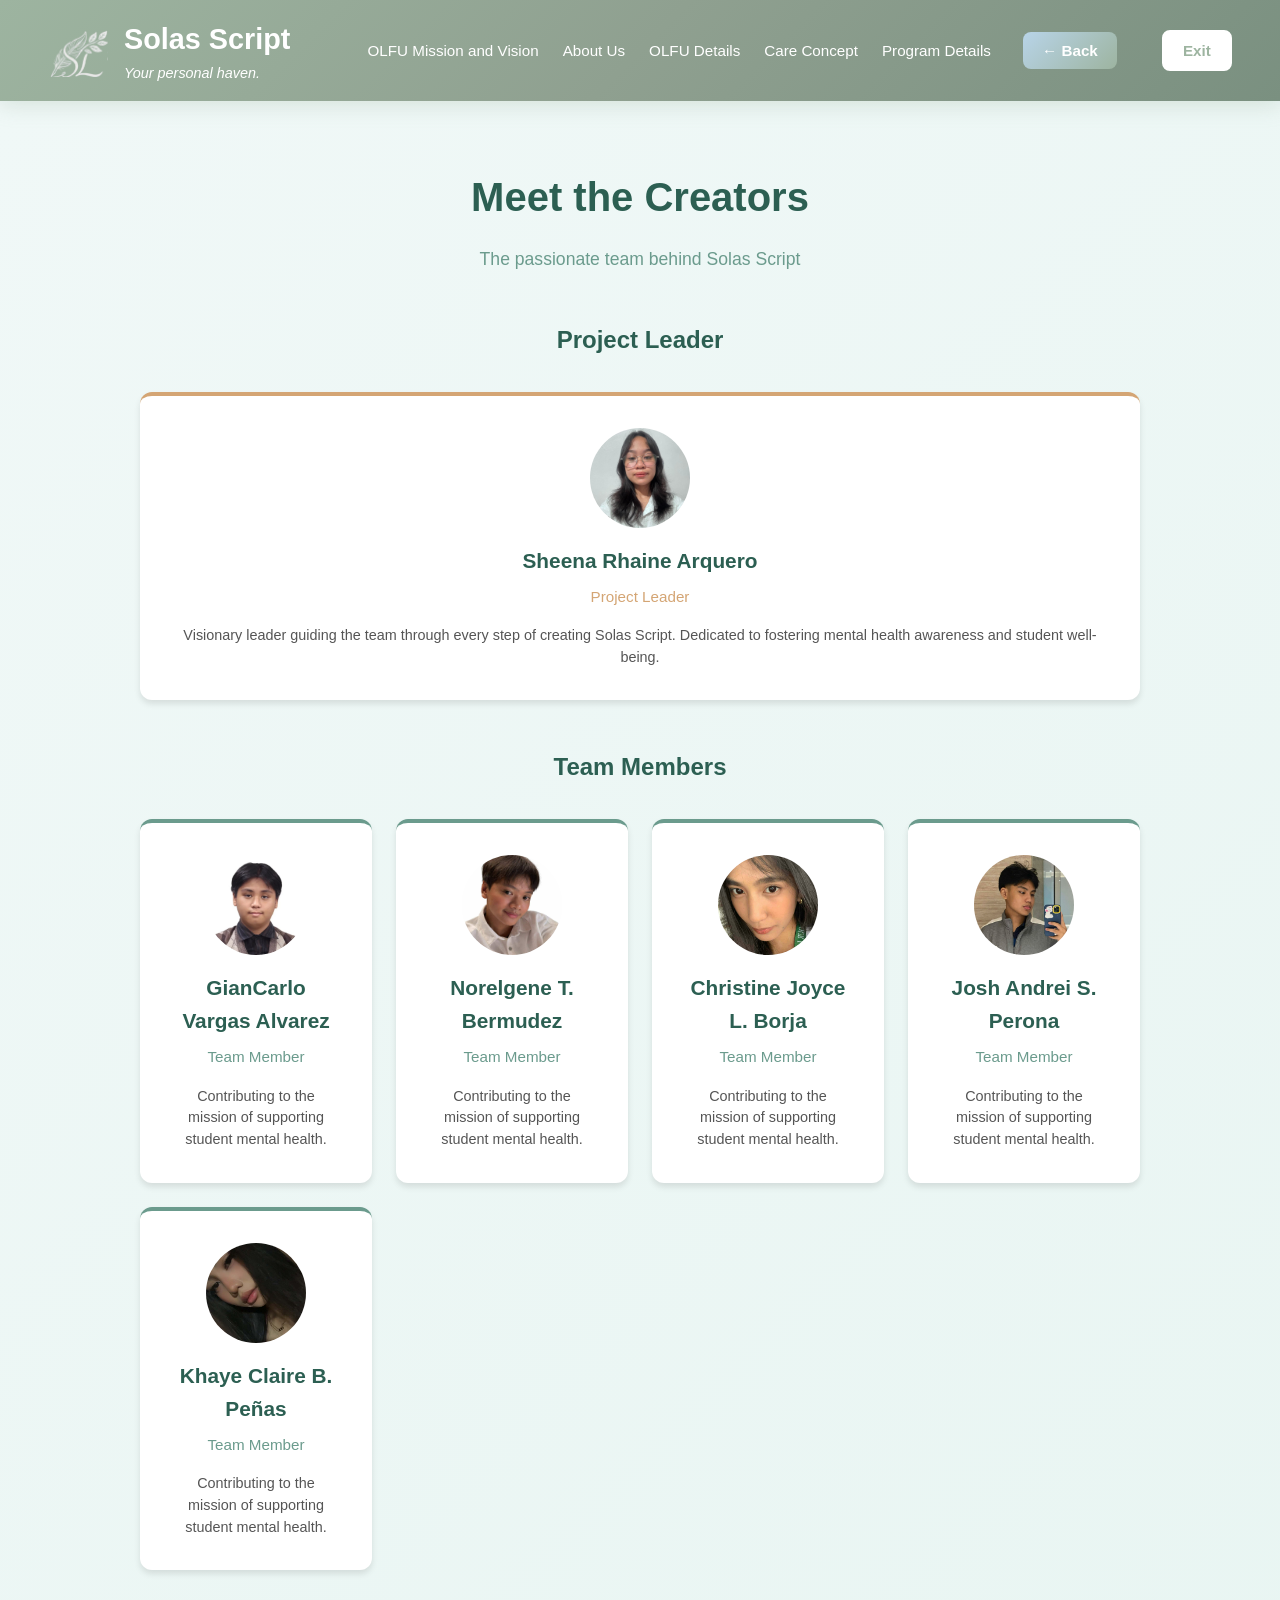
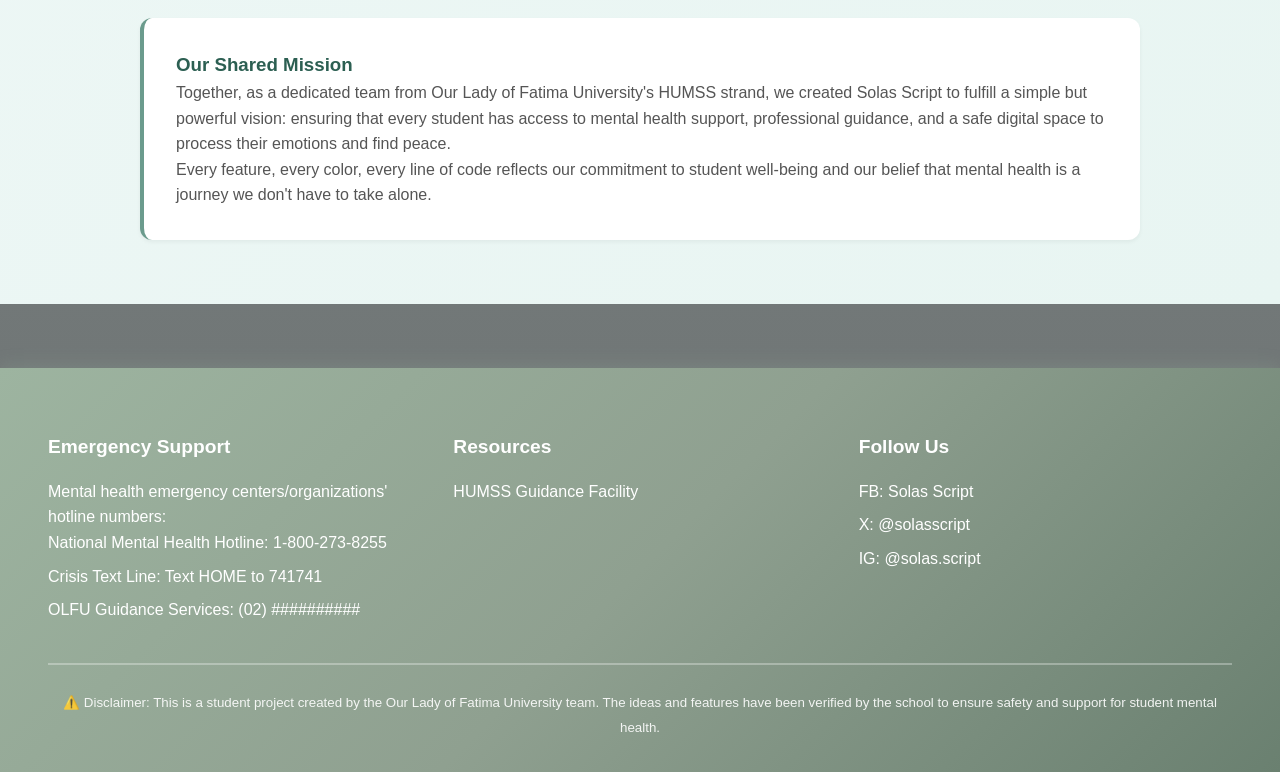
==== creators.html @ 7640d5c1 "Add files via upload" ====
<!DOCTYPE html>
<html lang="en">
<head>
    <meta charset="UTF-8">
    <meta name="viewport" content="width=device-width, initial-scale=1.0">
    <title>Creators - Solas Script</title>
    <link rel="stylesheet" href="styles.css">
    <link rel="icon" type="image/x-icon" href="logo.png">
    <style>
        .creators-section {
            padding: 4rem 2rem;
            background: linear-gradient(135deg, #f0f8f7 0%, #e8f5f2 100%);
        }

        .creators-container {
            max-width: 1000px;
            margin: 0 auto;
        }

        .creators-title {
            text-align: center;
            font-size: 2.5rem;
            color: #2c5f52;
            margin-bottom: 1rem;
        }

        .creators-subtitle {
            text-align: center;
            color: #6b9b8d;
            margin-bottom: 3rem;
            font-size: 1.1rem;
        }

        .team-grid {
            display: grid;
            grid-template-columns: repeat(auto-fit, minmax(250px, 1fr));
            gap: 2rem;
            margin-bottom: 3rem;
        }

        .creator-card {
            background: white;
            border-radius: 12px;
            padding: 2rem;
            text-align: center;
            box-shadow: 0 4px 6px rgba(0, 0, 0, 0.1);
            transition: transform 0.3s ease, box-shadow 0.3s ease;
            border-top: 4px solid #6b9b8d;
        }

        .creator-card:hover {
            transform: translateY(-5px);
            box-shadow: 0 8px 12px rgba(0, 0, 0, 0.15);
        }

        .creator-card.leader {
            border-top: 4px solid #d4a574;
            grid-column: span 1;
        }

        .creator-avatar {
            width: 100px;
            height: 100px;
            border-radius: 50%;
            background: linear-gradient(135deg, #6b9b8d, #9db4a0);
            margin: 0 auto 1rem;
            display: flex;
            align-items: center;
            justify-content: center;
            font-size: 2.5rem;
            color: white;
        }

        .creator-card.leader .creator-avatar {
            background: linear-gradient(135deg, #d4a574, #e6c9a0);
        }

        .creator-name {
            font-size: 1.3rem;
            color: #2c5f52;
            margin: 1rem 0 0.5rem;
            font-weight: 600;
        }

        .creator-role {
            color: #6b9b8d;
            font-size: 0.95rem;
            margin-bottom: 1rem;
            font-weight: 500;
        }

        .creator-card.leader .creator-role {
            color: #d4a574;
        }

        .creator-description {
            color: #555;
            font-size: 0.9rem;
            line-height: 1.5;
        }

        .leader-section {
            margin-bottom: 3rem;
        }

        .leader-title {
            text-align: center;
            font-size: 1.5rem;
            color: #2c5f52;
            margin-bottom: 2rem;
            font-weight: 600;
        }

        .members-title {
            text-align: center;
            font-size: 1.5rem;
            color: #2c5f52;
            margin-bottom: 2rem;
            margin-top: 3rem;
            font-weight: 600;
        }

        .members-grid {
            display: grid;
            grid-template-columns: repeat(auto-fit, minmax(200px, 1fr));
            gap: 1.5rem;
        }

        .mission-statement {
            background: white;
            padding: 2rem;
            border-radius: 12px;
            border-left: 4px solid #6b9b8d;
            margin-top: 3rem;
            box-shadow: 0 2px 4px rgba(0, 0, 0, 0.05);
        }

        .mission-statement h3 {
            color: #2c5f52;
            margin-top: 0;
        }

        .mission-statement p {
            color: #555;
            line-height: 1.6;
        }
    </style>
</head>
<body>
    <header class="header">
        <div class="header-left">
            <img src="logo.png" alt="Solas Script Logo" class="logo">
            <div class="header-text">
                <h1 class="site-name">Solas Script</h1>
                <p class="tagline">Your personal haven.</p>
            </div>
        </div>
        <nav class="header-right">
            <ul class="nav-menu">
                <li><a href="index.html#mission">OLFU Mission and Vision</a></li>
                <li><a href="index.html#about">About Us</a></li>
                <li><a href="olfu-details.html">OLFU Details</a></li>
                <li><a href="care-concept.html">Care Concept</a></li>
                <li><a href="program-details.html">Program Details</a></li>
            </ul>
            <button class="back-btn" onclick="window.location.href='index.html'">← Back</button>
            <button class="quick-exit">Exit</button>
        </nav>
    </header>

    <section class="creators-section">
        <div class="creators-container">
            <h1 class="creators-title">Meet the Creators</h1>
            <p class="creators-subtitle">The passionate team behind Solas Script</p>

            <div class="leader-section">
                <h2 class="leader-title">Project Leader</h2>
                <div class="team-grid" style="grid-template-columns: 1fr;">
                    <div class="creator-card leader">
                        <img src="leader.jpg" alt="Sheena Rhaine Arquero" class="creator-avatar" style="border-radius: 50%; object-fit: cover;">
                        <h3 class="creator-name">Sheena Rhaine Arquero</h3>
                        <p class="creator-role">Project Leader</p>
                        <p class="creator-description">Visionary leader guiding the team through every step of creating Solas Script. Dedicated to fostering mental health awareness and student well-being.</p>
                    </div>
                </div>
            </div>

            <div>
                <h2 class="members-title">Team Members</h2>
                <div class="members-grid">
                    <div class="creator-card">
                      <img src="mem1.jpg" alt="Gian Carlo Vargas Alvarez" class="creator-avatar" style="border-radius: 50%; object-fit: cover;">
                        <h3 class="creator-name">GianCarlo Vargas Alvarez</h3>
                        <p class="creator-role">Team Member</p>
                        <p class="creator-description">Contributing to the mission of supporting student mental health.</p>
                    </div>

                    <div class="creator-card">
                      <img src="mem2.jpg" alt="Norelgene T. Bermudez" class="creator-avatar" style="border-radius: 50%; object-fit: cover;">
                        <h3 class="creator-name">Norelgene T. Bermudez</h3>
                        <p class="creator-role">Team Member</p>
                        <p class="creator-description">Contributing to the mission of supporting student mental health.</p>
                    </div>

                    <div class="creator-card">
                     <img src="mem3.jpg" alt="Christine Joyce L. Borja" class="creator-avatar" style="border-radius: 50%; object-fit: cover;">
                        <h3 class="creator-name">Christine Joyce L. Borja</h3>
                        <p class="creator-role">Team Member</p>
                        <p class="creator-description">Contributing to the mission of supporting student mental health.</p>
                    </div>

                    <div class="creator-card">
                      <img src="mem4.jpg" alt=" Josh Andrei S. Perona" class="creator-avatar" style="border-radius: 50%; object-fit: cover;">
                        <h3 class="creator-name"> Josh Andrei S. Perona</h3>
                        <p class="creator-role">Team Member</p>
                        <p class="creator-description">Contributing to the mission of supporting student mental health.</p>
                    </div>

                    <div class="creator-card">
                      <img src="mem5.jpg" alt="Khaye Claire B. Peñas" class="creator-avatar" style="border-radius: 50%; object-fit: cover;">
                        <h3 class="creator-name">Khaye Claire B. Peñas</h3>
                        <p class="creator-role">Team Member</p>
                        <p class="creator-description">Contributing to the mission of supporting student mental health.</p>
                    </div>
                </div>
            </div>

            <div class="mission-statement">
                <h3>Our Shared Mission</h3>
                <p>Together, as a dedicated team from Our Lady of Fatima University's HUMSS strand, we created Solas Script to fulfill a simple but powerful vision: ensuring that every student has access to mental health support, professional guidance, and a safe digital space to process their emotions and find peace.</p>
                <p>Every feature, every color, every line of code reflects our commitment to student well-being and our belief that mental health is a journey we don't have to take alone.</p>
            </div>
        </div>
    </section>

    <button id="back-to-top" class="back-to-top" onclick="scrollToTop()">↑ Back to Top</button>

    <footer class="footer">
        <div class="footer-content">
            <div class="footer-section">
                <h4>Emergency Support</h4>
                <p>Mental health emergency centers/organizations' hotline numbers:</p>
                <ul class="hotline-list">
                    <li>National Mental Health Hotline: 1-800-273-8255</li>
                    <li>Crisis Text Line: Text HOME to 741741</li>
                    <li>OLFU Guidance Services: (02) ##########</li>
                </ul>
            </div>

            <div class="footer-section">
                <h4>Resources</h4>
                <ul>
                    <li><a href="olfu-qc-details.html">HUMSS Guidance Facility</a></li>
                </ul>
            </div>

            <div class="footer-section">
                <h4>Follow Us</h4>
                <ul>
                    <li><a href="https://www.facebook.com/share/1GJotcQ1Td/?mibextid=wwXIfr" target="_blank">FB: Solas Script</a></li>
                    <li><a href="https://x.com/solasscript?s=21" target="_blank">X: @solasscript</a></li>
                    <li><a href="https://www.instagram.com/solas.script?igsh=ZGRmd3ozZXE1dA%3D%3D&utm_source=qr" target="_blank">IG: @solas.script</a></li>
                </ul>
            </div>
        </div>

        <div class="footer-disclaimer">
            <p><small>⚠️ Disclaimer: This is a student project created by the Our Lady of Fatima University team. The ideas and features have been verified by the school to ensure safety and support for student mental health.</small></p>
        </div>
    </footer>

    <script src="script.js"></script>
</body>
</html>
---- styles.css ----
* {
    margin: 0;
    padding: 0;
    box-sizing: border-box;
}

:root {
    --sage-green: #9db4a0;
    --soft-blue: #b8d4e8;
    --white: #ffffff;
    --light-gray: #f5f5f5;
    --dark-text: #333333;
    --light-green: #e8f0e8;
    --light-blue: #e8f0ff;
}

body {
    font-family: 'Arial', 'Calibri', sans-serif;
    background: linear-gradient(180deg, #9db4a0 0%, #8fa090 30%, #7a8080 60%, #6a7070 100%);
    color: var(--dark-text);
    line-height: 1.6;
    min-height: 100vh;
}
 
@keyframes bgFadeIn1 {
    0% { opacity: 0; }
    20% { opacity: 0; }
    25% { opacity: 1; }
    45% { opacity: 1; }
    50% { opacity: 0; }
    100% { opacity: 0; }
}

@keyframes bgFadeIn2 {
    0% { opacity: 0; }
    5% { opacity: 1; }
    20% { opacity: 1; }
    25% { opacity: 0; }
    100% { opacity: 0; }
}

@keyframes bgFadeIn3 {
    0% { opacity: 0; }
    45% { opacity: 0; }
    50% { opacity: 1; }
    70% { opacity: 1; }
    75% { opacity: 0; }
    100% { opacity: 0; }
}

@keyframes bgFadeIn4 {
    0% { opacity: 0; }
    70% { opacity: 0; }
    75% { opacity: 1; }
    95% { opacity: 1; }
    100% { opacity: 0; }
}

 
.header {
    background: linear-gradient(135deg, var(--sage-green) 0%, #8fa090 50%, #7a9080 100%);
    padding: 1rem 3rem;
    display: flex;
    justify-content: space-between;
    align-items: center;
    box-shadow: 0 4px 20px rgba(157, 180, 160, 0.3);
    position: sticky;
    top: 0;
    z-index: 100;
}

.header-left {
    display: flex;
    align-items: center;
    gap: 1rem;
}

.logo {
    width: 60px;
    height: 60px;
    object-fit: contain;
}

.header-text h1 {
    font-size: 1.8rem;
    color: var(--white);
    font-weight: 600;
}

.header-text .tagline {
    font-style: italic;
    color: var(--white);
    font-size: 0.9rem;
}

.header-right {
    display: flex;
    align-items: center;
    gap: 2rem;
}

.nav-menu {
    display: flex;
    list-style: none;
    gap: 1.5rem;
}

.nav-menu a {
    text-decoration: none;
    color: var(--white);
    font-size: 0.95rem;
    font-weight: 500;
    transition: all 0.3s ease;
    padding: 0.5rem 0;
    border-bottom: 2px solid transparent;
}

.nav-menu a:hover {
    color: #ffffcc;
    border-bottom-color: #ffffcc;
    text-shadow: 0 0 5px rgba(255, 255, 255, 0.3);
}

.nav-menu a.active {
    color: #ffffcc;
    border-bottom-color: #ffffcc;
    text-shadow: 0 0 5px rgba(255, 255, 255, 0.3);
}

.quick-exit {
    background: var(--white);
    border: 2px solid var(--white);
    padding: 0.6rem 1.2rem;
    border-radius: 8px;
    cursor: pointer;
    font-weight: 600;
    transition: all 0.3s ease;
    color: var(--sage-green);
    font-size: 0.95rem;
}

.quick-exit:hover {
    background: #ffffcc;
    color: var(--sage-green);
    box-shadow: 0 4px 12px rgba(0, 0, 0, 0.2);
    transform: translateY(-2px);
}

.back-btn {
    background: linear-gradient(135deg, var(--soft-blue), #9db4a0);
    border: none;
    padding: 0.6rem 1.2rem;
    border-radius: 8px;
    cursor: pointer;
    font-weight: 600;
    transition: all 0.3s ease;
    color: white;
    font-size: 0.95rem;
    margin-right: 0.8rem;
}

.back-btn:hover {
    background: linear-gradient(135deg, #a8c5e0, #8fa090);
    box-shadow: 0 4px 12px rgba(157, 180, 160, 0.3);
    transform: translateY(-2px);
}

.back-btn:active {
    transform: translateY(0);
}

 
.hero {
    position: relative;
    height: 600px;
    display: flex;
    align-items: center;
    justify-content: center;
    overflow: hidden;
    margin-bottom: 0;
}

.hero::before {
    content: '';
    position: absolute;
    top: 0;
    left: 0;
    right: 0;
    bottom: 0;
    background-image: url('bg1.png');
    background-size: cover;
    background-position: center;
    background-attachment: fixed;
    animation: bgFadeIn1 20s ease-in-out infinite;
    z-index: 0;
}

.hero::after {
    content: '';
    position: absolute;
    top: 0;
    left: 0;
    right: 0;
    bottom: 0;
    background-image: url('bg.jpg');
    background-size: cover;
    background-position: center;
    background-attachment: fixed;
    animation: bgFadeIn2 20s ease-in-out infinite;
    z-index: 0;
}

.hero-overlay {
    position: absolute;
    top: 0;
    left: 0;
    right: 0;
    bottom: 0;
    z-index: 1;
}

.hero-overlay::before {
    content: '';
    position: absolute;
    top: 0;
    left: 0;
    right: 0;
    bottom: 0;
    background-image: url('bg3.png');
    background-size: cover;
    background-position: center;
    background-attachment: fixed;
    animation: bgFadeIn3 20s ease-in-out infinite;
    z-index: 0;
}

.hero-overlay::after {
    content: '';
    position: absolute;
    top: 0;
    left: 0;
    right: 0;
    bottom: 0;
    background-image: url('bg4.jpg');
    background-size: cover;
    background-position: center;
    background-attachment: fixed;
    animation: bgFadeIn4 20s ease-in-out infinite;
    z-index: 0;
}

.hero-overlay-gradient {
    position: absolute;
    top: 0;
    left: 0;
    right: 0;
    bottom: 0;
    background: linear-gradient(135deg, rgba(0, 0, 0, 0.4), rgba(157, 180, 160, 0.3));
    z-index: 2;
}

.hero-content {
    position: relative;
    z-index: 3;
    width: 100%;
    max-width: 1200px;
    padding: 0 2rem;
    display: grid;
    grid-template-columns: 1fr 1fr;
    gap: 3rem;
    align-items: flex-end;
    padding-bottom: 2rem;
}

.hero-text-container {
    display: flex;
    flex-direction: column;
    justify-content: center;
}

.hero-title {
    font-size: 3.5rem;
    color: var(--white);
    margin-bottom: 1rem;
    font-weight: 700;
    text-shadow: 2px 2px 8px rgba(0, 0, 0, 0.5);
    line-height: 1.2;
}

.hero-subtitle {
    font-size: 1.3rem;
    color: var(--white);
    margin-bottom: 1.5rem;
    font-style: italic;
    text-shadow: 1px 1px 4px rgba(0, 0, 0, 0.5);
}

.hero-instruction {
    font-size: 1.1rem;
    color: var(--white);
    margin-bottom: 2rem;
    text-shadow: 1px 1px 4px rgba(0, 0, 0, 0.5);
}

.hero-cta {
    background: linear-gradient(135deg, var(--sage-green), #8fa090);
    color: var(--white);
    border: none;
    padding: 1rem 2.5rem;
    border-radius: 50px;
    font-size: 1.1rem;
    font-weight: 700;
    cursor: pointer;
    transition: all 0.3s ease;
    width: fit-content;
    box-shadow: 0 6px 20px rgba(157, 180, 160, 0.3);
}

.hero-cta:hover {
    transform: translateY(-3px);
    box-shadow: 0 8px 25px rgba(157, 180, 160, 0.5);
}
 
.mood-tracker-hero {
    background: linear-gradient(135deg, #5a7a6a, #4a6a5a);
    padding: 2.5rem;
    border-radius: 15px;
    border: 2px solid var(--sage-green);
    box-shadow: 0 10px 40px rgba(157, 180, 160, 0.25);
    display: flex;
    flex-direction: column;
    gap: 1.5rem;
    margin-left: auto;
    max-width: 400px;
}

.mood-tracker-hero .mood-label {
    font-weight: 700;
    margin: 0;
    color: var(--white);
    font-size: 1.2rem;
    text-align: center;
}

.mood-tracker-hero .mood-options {
    display: flex;
    flex-direction: column;
    gap: 1rem;
}

.mood-tracker-hero .mood-btn {
    background: linear-gradient(135deg, var(--light-green), var(--light-blue));
    border: 2px solid var(--white);
    padding: 0.9rem 1.5rem;
    border-radius: 8px;
    font-size: 1rem;
    cursor: pointer;
    transition: all 0.3s ease;
    font-weight: 600;
    width: 100%;
    text-align: left;
    color: #333;
}

.mood-tracker-hero .mood-btn:hover {
    background: linear-gradient(135deg, var(--sage-green), var(--soft-blue));
    color: var(--white);
    transform: translateX(5px);
    box-shadow: 0 4px 10px rgba(157, 180, 160, 0.3);
}

 
.main-content {
    max-width: 1200px;
    margin: 3rem auto;
    padding: 0 2rem;
}
 
.mission-section {
    background: var(--white);
    border-top: 5px solid var(--sage-green);
    border-radius: 8px;
    padding: 3rem;
    margin-bottom: 3rem;
    box-shadow: 0 6px 20px rgba(157, 180, 160, 0.25);
}

.mission-section h2 {
    text-align: center;
    color: var(--sage-green);
    font-size: 2rem;
    margin-bottom: 2rem;
}

.mission-container h3 {
    color: var(--sage-green);
    font-size: 1.3rem;
    margin-top: 2rem;
    margin-bottom: 1rem;
}

.mission-content {
    display: grid;
    grid-template-columns: repeat(auto-fit, minmax(350px, 1fr));
    gap: 2rem;
    margin-bottom: 2rem;
}

.mission-box {
    background: linear-gradient(135deg, var(--light-green), var(--light-blue));
    padding: 2rem;
    border-radius: 8px;
    border-left: 5px solid var(--sage-green);
    box-shadow: 0 4px 15px rgba(0, 0, 0, 0.08);
    transition: all 0.3s ease;
}

.mission-box:hover {
    transform: translateY(-5px);
    box-shadow: 0 8px 25px rgba(157, 180, 160, 0.2);
}

.mission-box h3 {
    color: var(--sage-green);
    margin-top: 0;
}

.mission-box p {
    color: var(--dark-text);
    line-height: 1.8;
    margin: 0;
}

 
.values-section {
    margin: 2rem 0;
}

.values-subtitle,
.attributes-subtitle {
    text-align: center;
    font-size: 2rem;
    font-weight: 700;
    color: var(--sage-green);
    letter-spacing: 3px;
    margin: 0.5rem 0 1.5rem 0;
}

.values-grid {
    display: grid;
    grid-template-columns: repeat(4, 1fr);
    gap: 1.5rem;
    margin-top: 1.5rem;
    margin-bottom: 2.5rem;
}

.value-card {
    position: relative;
    background: linear-gradient(135deg, var(--sage-green), var(--soft-blue));
    color: var(--white);
    padding: 2rem 1rem;
    border-radius: 8px;
    text-align: center;
    display: flex;
    flex-direction: column;
    justify-content: center;
    align-items: center;
    transition: all 0.3s ease;
    min-height: 150px;
    box-shadow: 0 4px 15px rgba(157, 180, 160, 0.15);
}

.value-card:hover {
    transform: translateY(-8px);
    box-shadow: 0 10px 30px rgba(157, 180, 160, 0.3);
}

.value-description {
    position: absolute;
    bottom: 0;
    left: 0;
    right: 0;
    background: rgba(93, 122, 110, 0.95);
    color: var(--white);
    padding: 1rem;
    border-radius: 0 0 8px 8px;
    font-size: 0.85rem;
    opacity: 0;
    transform: translateY(100%);
    transition: all 0.3s ease;
    pointer-events: none;
}

.value-card:hover .value-description {
    opacity: 1;
    transform: translateY(0);
}

.value-letter {
    font-size: 3rem;
    font-weight: 700;
    margin-bottom: 0.5rem;
}

.value-card p {
    margin: 0;
    font-weight: 600;
    font-size: 1.1rem;
}

 
.attributes-section {
    margin: 2rem 0;
}

.attributes-grid {
    display: grid;
    grid-template-columns: repeat(8, 1fr);
    gap: 1.5rem;
    margin-top: 1.5rem;
}

.attribute-card {
    position: relative;
    background: linear-gradient(135deg, var(--light-green), var(--light-blue));
    border: 2px solid var(--sage-green);
    padding: 1.5rem 1rem;
    border-radius: 8px;
    text-align: center;
    display: flex;
    flex-direction: column;
    justify-content: center;
    align-items: center;
    gap: 0.8rem;
    transition: all 0.3s ease;
    min-height: 130px;
    box-shadow: 0 4px 12px rgba(0, 0, 0, 0.08);
}

.attribute-card:hover {
    background: linear-gradient(135deg, var(--sage-green), var(--soft-blue));
    color: var(--white);
    transform: translateY(-8px);
    box-shadow: 0 10px 25px rgba(157, 180, 160, 0.25);
}

.attr-description {
    position: absolute;
    bottom: 0;
    left: 0;
    right: 0;
    background: rgba(93, 122, 110, 0.95);
    color: var(--white);
    padding: 0.8rem;
    border-radius: 0 0 8px 8px;
    font-size: 0.75rem;
    opacity: 0;
    transform: translateY(100%);
    transition: all 0.3s ease;
    pointer-events: none;
}

.attribute-card:hover .attr-description {
    opacity: 1;
    transform: translateY(0);
}

.attr-letter {
    font-size: 2rem;
    font-weight: 700;
    color: var(--sage-green);
}

.attribute-card:hover .attr-letter {
    color: var(--white);
}

.attribute-card span:last-child {
    font-weight: 600;
    font-size: 0.9rem;
    color: var(--dark-text);
}

.attribute-card:hover span:last-child {
    color: var(--white);
}
 
.about-section {
    background: var(--white);
    padding: 4rem 3rem;
    margin: 0 2rem 3rem 2rem;
    border-top: 5px solid var(--sage-green);
    border-bottom: 5px solid var(--sage-green);
    border-radius: 8px;
    box-shadow: 0 6px 20px rgba(157, 180, 160, 0.25);
}

.about-container {
    max-width: 1200px;
    margin: 0 auto;
    padding: 0;
    display: grid;
    grid-template-columns: 1fr 1fr;
    gap: 3rem;
    align-items: center;
}

.about-text h2 {
    font-size: 2.5rem;
    color: var(--sage-green);
    margin-bottom: 1.5rem;
    font-weight: 700;
}

.about-btn {
    background: var(--sage-green);
    color: var(--white);
    border: none;
    padding: 0.6rem 1.5rem;
    border-radius: 25px;
    font-size: 0.9rem;
    font-weight: 600;
    cursor: pointer;
    margin-bottom: 1.5rem;
    transition: all 0.3s ease;
    display: inline-flex;
    align-items: center;
    gap: 0.5rem;
}

.about-btn:hover {
    background: var(--soft-blue);
    transform: translateY(-2px);
    box-shadow: 0 6px 15px rgba(157, 180, 160, 0.3);
}

.about-details-btn {
    background: linear-gradient(135deg, var(--sage-green), #8fa090);
    color: var(--white);
    border: none;
    padding: 0.7rem 1.8rem;
    border-radius: 25px;
    font-size: 0.95rem;
    font-weight: 600;
    cursor: pointer;
    margin-bottom: 1.5rem;
    transition: all 0.3s ease;
    display: inline-block;
}

.about-details-btn:hover {
    background: linear-gradient(135deg, #8fa090, var(--sage-green));
    transform: translateY(-2px);
    box-shadow: 0 6px 15px rgba(157, 180, 160, 0.3);
}

.about-text p {
    color: var(--dark-text);
    font-size: 1.05rem;
    line-height: 1.8;
    margin-bottom: 1.2rem;
    text-align: justify;
}

.about-text strong {
    color: #304D03;
    font-weight: 700;
}

.about-images {
    display: flex;
    flex-direction: column;
    gap: 1.5rem;
    justify-content: center;
}

.about-img-wrapper {
    position: relative;
    overflow: hidden;
    border-radius: 12px;
    box-shadow: 0 8px 20px rgba(0, 0, 0, 0.15);
}

.about-img-wrapper:first-child {
    height: 280px;
}

.about-img-wrapper:last-child {
    height: 450px;
}

.about-img {
    width: 100%;
    height: 100%;
    object-fit: cover;
    border-radius: 12px;
    transition: all 0.3s ease;
    display: block;
}

.about-img:hover {
    transform: scale(1.05);
}

.about-img-overlay {
    position: absolute;
    top: 0;
    left: 0;
    right: 0;
    bottom: 0;
    background: rgba(0, 0, 0, 0.6);
    display: flex;
    align-items: center;
    justify-content: center;
    opacity: 0;
    transition: opacity 0.3s ease;
    border-radius: 12px;
}

.about-img-wrapper:hover .about-img-overlay {
    opacity: 1;
}

.overlay-text {
    color: white;
    text-align: center;
    padding: 2rem;
    transform: translateY(20px);
    transition: transform 0.3s ease;
}

.about-img-wrapper:hover .overlay-text {
    transform: translateY(0);
}

.overlay-text h4 {
    font-size: 1.5rem;
    margin-bottom: 0.8rem;
    font-weight: 700;
}

.overlay-text p {
    font-size: 0.95rem;
    line-height: 1.6;
}

/* Gallery Section Styles */
.gallery-section {
    background: white;
    padding: 3rem;
    margin: 2rem 0;
    border-radius: 8px;
    box-shadow: 0 4px 15px rgba(157, 180, 160, 0.15);
}

.gallery-container {
    max-width: 1200px;
    margin: 0 auto;
}

.gallery-section h2 {
    color: var(--sage-green);
    margin-bottom: 0.5rem;
    font-size: 2rem;
    text-align: center;
}

.gallery-subtitle {
    color: var(--soft-blue);
    text-align: center;
    margin-bottom: 2rem;
    font-size: 1.1rem;
}

.gallery-grid {
    display: grid;
    grid-template-columns: repeat(auto-fit, minmax(280px, 1fr));
    gap: 2rem;
    margin-top: 2rem;
}

.gallery-img-wrapper {
    position: relative;
    overflow: hidden;
    border-radius: 12px;
    box-shadow: 0 8px 20px rgba(0, 0, 0, 0.15);
    height: 320px;
}

.gallery-img {
    width: 100%;
    height: 100%;
    object-fit: cover;
    border-radius: 12px;
    transition: all 0.3s ease;
    display: block;
}

.gallery-img:hover {
    transform: scale(1.05);
}

.gallery-img-overlay {
    position: absolute;
    top: 0;
    left: 0;
    right: 0;
    bottom: 0;
    background: rgba(0, 0, 0, 0.6);
    display: flex;
    align-items: center;
    justify-content: center;
    opacity: 0;
    transition: opacity 0.3s ease;
    border-radius: 12px;
}

.gallery-img-wrapper:hover .gallery-img-overlay {
    opacity: 1;
}

.gallery-img-wrapper:hover .overlay-text {
    transform: translateY(0);
}


.main-title {
    font-size: 2rem;
    text-align: center;
    color: var(--white);
    margin-bottom: 3rem;
    margin-top: 3rem;
    font-weight: 700;
    padding: 3rem 2rem;
    background: linear-gradient(135deg, #9db4a0 0%, #8fa090 50%, #7a8080 100%);
    border-radius: 15px;
    text-shadow: 0 4px 10px rgba(0, 0, 0, 0.2);
    position: relative;
    overflow: hidden;
    box-shadow: 0 10px 40px rgba(157, 180, 160, 0.3);
    letter-spacing: 0.5px;
    line-height: 1.5;
}

.main-title::before {
    content: '';
    position: absolute;
    top: 0;
    left: -100%;
    width: 100%;
    height: 100%;
    background: linear-gradient(90deg, transparent, rgba(255, 255, 255, 0.2), transparent);
    animation: shimmer 3s infinite;
    z-index: 1;
}

@keyframes shimmer {
    0% { left: -100%; }
    50% { left: 100%; }
    100% { left: 100%; }
}

 
.slider {
    border-left: 5px solid var(--sage-green);
    padding: 2.5rem;
    margin-bottom: 2.5rem;
    border-radius: 8px;
    box-shadow: 0 4px 15px rgba(157, 180, 160, 0.25);
    transition: all 0.3s ease;
    position: relative;
    overflow: hidden;
    background: #fff;
}

#unwind {
    background: #000;
}

.slider-bg-video {
    position: absolute;
    top: 0;
    left: 0;
    width: 100%;
    height: 100%;
    object-fit: cover;
    z-index: 0;
}

.slider:hover {
    box-shadow: 0 8px 25px rgba(157, 180, 160, 0.2);
    transform: translateY(-3px);
}

.slider-content {
    position: relative;
    z-index: 1;
    padding: 2rem;
    border-radius: 8px;
}

.slider-content h3 {
    font-size: 1.8rem;
    color: #ffffff;
    margin-bottom: 0.5rem;
    text-shadow: 2px 2px 8px rgba(0, 0, 0, 0.8), 2px 2px 4px rgba(0, 0, 0, 0.6);
    font-weight: 700;
}

#unwind .slider-content h3 {
    color: #ffffff;
    text-shadow: none;
}

.slider:not(#unwind) .slider-content h3 {
    color: var(--sage-green);
    text-shadow: none;
}

.slider-subtitle {
    font-size: 1.1rem;
    color: #ffffff;
    margin-bottom: 1rem;
    font-weight: 600;
    text-shadow: 1px 1px 6px rgba(0, 0, 0, 0.7);
}

#unwind .slider-subtitle {
    color: #ffffff;
    text-shadow: none;
}

.slider:not(#unwind) .slider-subtitle {
    color: #000000;
    text-shadow: none;
}

.slider-description {
    color: #ffffff;
    margin-bottom: 1.5rem;
    line-height: 1.7;
    text-shadow: 1px 1px 5px rgba(0, 0, 0, 0.6);
    font-weight: 500;
}

#unwind .slider-description {
    color: #ffffff;
    text-shadow: none;
}

.slider:not(#unwind) .slider-description {
    color: #000000;
    text-shadow: none;
}

.slider-next-hint {
    margin-top: 1.5rem;
    color: #ffffff;
    font-style: italic;
    font-size: 0.95rem;
    text-shadow: 1px 1px 4px rgba(0, 0, 0, 0.6);
    font-weight: 600;
}

#unwind .slider-next-hint {
    color: #ffffff;
    text-shadow: none;
}

.slider:not(#unwind) .slider-next-hint {
    color: var(--sage-green);
    text-shadow: none;
}
 
.games-grid {
    display: grid;
    grid-template-columns: repeat(auto-fit, minmax(150px, 1fr));
    gap: 1.5rem;
    margin: 1.5rem 0;
}

.game-card {
    background: linear-gradient(135deg, var(--light-green), var(--light-blue));
    padding: 2rem;
    border-radius: 8px;
    text-align: center;
    cursor: pointer;
    transition: all 0.3s ease;
    border: 2px solid transparent;
    box-shadow: 0 4px 12px rgba(0, 0, 0, 0.08);
    user-select: none;
    position: relative;
}

.game-card:hover {
    border-color: var(--sage-green);
    transform: translateY(-8px);
    box-shadow: 0 10px 25px rgba(157, 180, 160, 0.25);
}

.card-description {
    position: absolute;
    bottom: 0;
    left: 0;
    right: 0;
    background: rgba(157, 180, 160, 0.95);
    color: white;
    padding: 1rem;
    border-radius: 0 0 8px 8px;
    font-size: 0.85rem;
    line-height: 1.5;
    opacity: 0;
    transform: translateY(100%);
    transition: all 0.3s ease;
    pointer-events: none;
}

.game-card:hover .card-description {
    opacity: 1;
    transform: translateY(0);
}

.game-icon {
    font-size: 3rem;
    margin-bottom: 0.5rem;
}

.game-card p {
    font-weight: 600;
    color: var(--dark-text);
}
 
.diary-form {
    background: linear-gradient(135deg, #f5f9f5 0%, #ffffff 100%);
    padding: 2rem;
    border-radius: 8px;
    margin: 1.5rem 0;
    border: 2px solid var(--sage-green);
}

.form-group {
    margin-bottom: 1.5rem;
}

.form-group label {
    display: block;
    margin-bottom: 0.5rem;
    font-weight: 600;
    color: var(--sage-green);
}

.form-group select,
.form-group textarea {
    width: 100%;
    padding: 0.8rem;
    border: 2px solid var(--soft-blue);
    border-radius: 5px;
    font-family: 'Arial', 'Calibri', sans-serif;
    font-size: 1rem;
    color: var(--dark-text);
    transition: border-color 0.3s ease;
}

.form-group select:focus,
.form-group textarea:focus {
    outline: none;
    border-color: var(--sage-green);
    box-shadow: 0 0 5px rgba(157, 180, 160, 0.3);
}

.color-options {
    display: flex;
    gap: 1rem;
}

.color-options input[type="color"] {
    width: 60px;
    height: 60px;
    border: none;
    border-radius: 5px;
    cursor: pointer;
}

.save-btn {
    background: linear-gradient(135deg, var(--sage-green), var(--soft-blue));
    color: var(--white);
    border: none;
    padding: 1rem 2rem;
    border-radius: 8px;
    font-size: 1rem;
    font-weight: 600;
    cursor: pointer;
    transition: all 0.3s ease;
    width: 100%;
    box-shadow: 0 4px 15px rgba(157, 180, 160, 0.2);
}

.save-btn:hover {
    transform: translateY(-3px);
    box-shadow: 0 8px 25px rgba(157, 180, 160, 0.4);
}
 
.diary-container {
    display: grid;
    grid-template-columns: 1fr 1fr;
    gap: 2rem;
    margin: 1.5rem 0;
}

.diary-preview-panel {
    background: linear-gradient(135deg, #ffffff 0%, #f5f9f5 100%);
    padding: 1.5rem;
    border-radius: 8px;
    border: 2px solid var(--soft-blue);
    box-shadow: 0 4px 15px rgba(157, 180, 160, 0.1);
}

.diary-preview-panel h4 {
    color: var(--sage-green);
    margin-bottom: 1rem;
    font-size: 1.1rem;
}

.diary-preview-content {
    background: white;
    padding: 1.5rem;
    border-radius: 5px;
    min-height: 400px;
    border-left: 8px solid var(--soft-blue);
    line-height: 1.8;
    word-wrap: break-word;
    font-size: 1.1rem;
}

.preview-placeholder {
    color: #999;
    font-style: italic;
    text-align: center;
    padding-top: 180px;
}
 
.color-customize {
    display: flex;
    flex-wrap: wrap;
    gap: 1rem;
    margin-top: 0.5rem;
}

.color-input-group {
    display: flex;
    align-items: center;
    gap: 0.5rem;
}

.color-input-group label {
    margin: 0;
    font-weight: 600;
    color: var(--sage-green);
    font-size: 0.9rem;
    min-width: 120px;
}

.color-input-group input[type="color"] {
    width: 100px;
    height: 100px;
    border: 2px solid var(--soft-blue);
    border-radius: 5px;
    cursor: pointer;
    transition: transform 0.2s ease;
}

.color-input-group input[type="color"]:hover {
    transform: scale(1.1);
}
 
.saved-entries-section {
    background: linear-gradient(135deg, #f9f9f9 0%, #ffffff 100%);
    padding: 2rem;
    border-radius: 8px;
    border: 2px solid #ddd;
    margin-top: 2rem;
}

.saved-entries-section h4 {
    color: #9db4a0;
    margin-bottom: 1.5rem;
    font-size: 1.2rem;
    border-bottom: 3px solid #b8d4e8;
    padding-bottom: 0.5rem;
}

.saved-entries-list {
    display: flex;
    flex-direction: column;
    gap: 1rem;
}
 
.resources-section {
    background: linear-gradient(135deg, #fff5e6 0%, #ffe8cc 100%);
    padding: 2rem;
    border-radius: 8px;
    border: 3px solid #f0ad4e;
    margin-top: 2rem;
}

.resources-section h4 {
    color: #d9650f;
    margin-bottom: 0.5rem;
    font-size: 1.2rem;
}

.resources-section p {
    color: #333;
    margin-bottom: 1rem;
    font-size: 0.95rem;
}

.resources-list {
    display: flex;
    flex-direction: column;
    gap: 0.8rem;
}

 
.location-section {
    background: linear-gradient(135deg, #e8f0e8 0%, #d4e8d4 100%);
    padding: 3rem;
    margin: 2rem 0;
    border-top: 5px solid var(--sage-green);
    border-bottom: 5px solid var(--sage-green);
}

.location-container {
    max-width: 1200px;
    margin: 0 auto;
}

.location-section h2 {
    color: var(--sage-green);
    margin-bottom: 2rem;
    font-size: 2rem;
    text-align: center;
}

.location-content {
    display: grid;
    grid-template-columns: 1fr 1fr;
    gap: 2rem;
    align-items: start;
}

.location-info {
    background: white;
    padding: 2rem;
    border-radius: 8px;
    box-shadow: 0 4px 15px rgba(157, 180, 160, 0.2);
}

.location-info h3 {
    color: var(--sage-green);
    margin-bottom: 1.5rem;
    font-size: 1.3rem;
}

.location-info p {
    margin-bottom: 0.8rem;
    line-height: 1.8;
    color: var(--dark-text);
}

.location-map {
    border-radius: 8px;
    overflow: hidden;
    box-shadow: 0 4px 15px rgba(157, 180, 160, 0.2);
}
 

 

.service-card p {
    color: var(--dark-text);
    line-height: 1.6;
    font-size: 0.95rem;
}

 
.faq-section {
    background: linear-gradient(135deg, #e8f0ff 0%, #d4e8f0 100%);
    padding: 3rem;
    margin: 2rem 0;
}

.faq-container {
    max-width: 900px;
    margin: 0 auto;
}

.faq-section h2 {
    color: var(--sage-green);
    margin-bottom: 0.5rem;
    font-size: 2rem;
    text-align: center;
}

.faq-subtitle {
    color: var(--soft-blue);
    text-align: center;
    margin-bottom: 2rem;
    font-size: 1.1rem;
}

.faq-list {
    display: flex;
    flex-direction: column;
    gap: 0.8rem;
}

.faq-item {
    background: white;
    border-radius: 8px;
    box-shadow: 0 2px 8px rgba(157, 180, 160, 0.1);
    overflow: hidden;
    transition: all 0.3s ease;
}

.faq-item.active {
    box-shadow: 0 6px 20px rgba(157, 180, 160, 0.2);
}

.faq-question {
    width: 100%;
    padding: 1.2rem;
    background: white;
    border: none;
    cursor: pointer;
    display: flex;
    justify-content: space-between;
    align-items: center;
    transition: background 0.3s ease;
    font-size: 1rem;
    text-align: left;
    border-left: 4px solid var(--soft-blue);
}

.faq-question:hover {
    background: #f5f9f5;
    border-left-color: var(--sage-green);
}

.faq-question:focus {
    outline: none;
}

.faq-title {
    font-weight: 600;
    color: var(--sage-green);
    flex: 1;
}

.faq-toggle {
    font-size: 1.5rem;
    color: var(--sage-green);
    font-weight: bold;
    min-width: 30px;
    text-align: right;
    transition: transform 0.3s ease;
}

.faq-item.active .faq-toggle {
    color: var(--soft-blue);
}

.faq-answer {
    padding: 1.5rem 1.2rem;
    background: #fafbfa;
    border-top: 2px solid #e0e0e0;
    color: var(--dark-text);
    line-height: 1.8;
    animation: slideDown 0.3s ease;
}

@keyframes slideDown {
    from {
        opacity: 0;
        max-height: 0;
    }
    to {
        opacity: 1;
        max-height: 500px;
    }
}

 
.services-section {
    background: linear-gradient(135deg, #e8f0e8 0%, #d4e8d4 100%);
    padding: 3rem;
    margin: 2rem 0;
}

.services-container {
    max-width: 1200px;
    margin: 0 auto;
}

.services-section h2 {
    color: var(--sage-green);
    margin-bottom: 0.5rem;
    font-size: 2rem;
    text-align: center;
}

.services-subtitle {
    color: var(--soft-blue);
    text-align: center;
    margin-bottom: 2.5rem;
    font-size: 1.1rem;
}

.services-grid {
    display: grid;
    grid-template-columns: repeat(auto-fit, minmax(300px, 1fr));
    gap: 2rem;
}

.service-card {
    background: white;
    padding: 2rem;
    border-radius: 8px;
    text-align: center;
    box-shadow: 0 4px 15px rgba(157, 180, 160, 0.2);
    transition: all 0.3s ease;
    border-top: 4px solid var(--sage-green);
}

.service-card:hover {
    transform: translateY(-8px);
    box-shadow: 0 8px 25px rgba(157, 180, 160, 0.3);
}

.service-icon {
    font-size: 2.5rem;
    margin-bottom: 1rem;
}

.service-card h3 {
    color: var(--sage-green);
    margin-bottom: 0.8rem;
    font-size: 1.2rem;
}

.service-card p {
    color: var(--dark-text);
    line-height: 1.6;
    font-size: 0.95rem;
}

 
.back-to-top {
    position: fixed;
    bottom: 30px;
    right: 30px;
    background: linear-gradient(135deg, var(--sage-green), var(--soft-blue));
    color: white;
    border: none;
    padding: 1rem 1.5rem;
    border-radius: 50px;
    cursor: pointer;
    font-size: 1rem;
    font-weight: 600;
    display: none;
    z-index: 999;
    box-shadow: 0 6px 20px rgba(157, 180, 160, 0.4);
    transition: all 0.3s ease;
}

.back-to-top:hover {
    transform: translateY(-5px);
    box-shadow: 0 10px 30px rgba(157, 180, 160, 0.6);
}

.back-to-top:active {
    transform: translateY(-2px);
}

 
@media (max-width: 768px) {
    .diary-container {
        grid-template-columns: 1fr;
        gap: 1.5rem;
    }
    
    .color-customize {
        flex-direction: column;
    }
    
    .color-input-group {
        flex-direction: column;
        align-items: flex-start;
    }
    
    .color-input-group input[type="color"] {
        width: 60px;
        height: 60px;
    }

    .location-section {
        padding: 2rem;
    }

    .location-content {
        grid-template-columns: 1fr;
        gap: 1.5rem;
    }

    .location-section h2 {
        font-size: 1.5rem;
    }

    .faq-section {
        padding: 2rem;
    }

    .faq-section h2 {
        font-size: 1.5rem;
    }

    .services-section {
        padding: 2rem;
    }

    .services-section h2 {
        font-size: 1.5rem;
    }

    .services-grid {
        grid-template-columns: 1fr;
    }

    .back-to-top {
        padding: 0.8rem 1.2rem;
        font-size: 0.9rem;
        bottom: 20px;
        right: 20px;
    }
}

 
.footer {
    background: linear-gradient(135deg, var(--sage-green) 0%, #8fa090 50%, #6a8070 100%);
    color: var(--white);
    padding: 4rem 3rem 2rem;
    margin-top: 4rem;
    box-shadow: 0 -4px 15px rgba(157, 180, 160, 0.2);
}

.footer-content {
    display: grid;
    grid-template-columns: repeat(auto-fit, minmax(250px, 1fr));
    gap: 2rem;
    max-width: 1200px;
    margin: 0 auto 2rem;
}

.footer-section h4 {
    margin-bottom: 1rem;
    font-size: 1.2rem;
}

.footer-section ul {
    list-style: none;
}

.footer-section a {
    color: var(--white);
    text-decoration: none;
    margin-bottom: 0.5rem;
    display: inline-block;
    transition: opacity 0.3s ease;
}

.footer-section a:hover {
    opacity: 0.8;
}

.hotline-list li {
    margin-bottom: 0.5rem;
}

.footer-disclaimer {
    text-align: center;
    border-top: 2px solid rgba(255, 255, 255, 0.3);
    padding-top: 1.5rem;
}

.footer-disclaimer small {
    opacity: 0.9;
    line-height: 1.5;
}

 
@media (max-width: 768px) {
    .header {
        flex-direction: column;
        gap: 1.5rem;
        padding: 1rem;
    }

    .header-right {
        flex-direction: column;
        width: 100%;
    }

    .nav-menu {
        flex-direction: column;
        width: 100%;
    }

    .nav-menu li {
        padding: 0.5rem 0;
    }

    .hero {
        height: 800px;
    }

    .hero-content {
        grid-template-columns: 1fr;
        gap: 2rem;
    }

    .hero-title {
        font-size: 2.5rem;
    }

    .hero-subtitle {
        font-size: 1.1rem;
    }

    .about-container {
        grid-template-columns: 1fr;
        gap: 2rem;
    }

    .about-text h2 {
        font-size: 2rem;
    }

    .main-title {
        font-size: 1.5rem;
    }

    .slider {
        padding: 1.5rem;
    }

    .games-grid {
        grid-template-columns: repeat(2, 1fr);
    }

    .mood-options {
        flex-direction: column;
    }

    .mood-btn {
        width: 100%;
    }
}

@media (max-width: 480px) {
    .header {
        padding: 0.5rem;
    }

    .hero {
        height: 600px;
    }

    .hero-content {
        padding: 0 1rem;
    }

    .hero-title {
        font-size: 1.8rem;
    }

    .hero-subtitle {
        font-size: 1rem;
    }

    .main-content {
        padding: 0 1rem;
    }

    .games-grid {
        grid-template-columns: 1fr;
    }
}
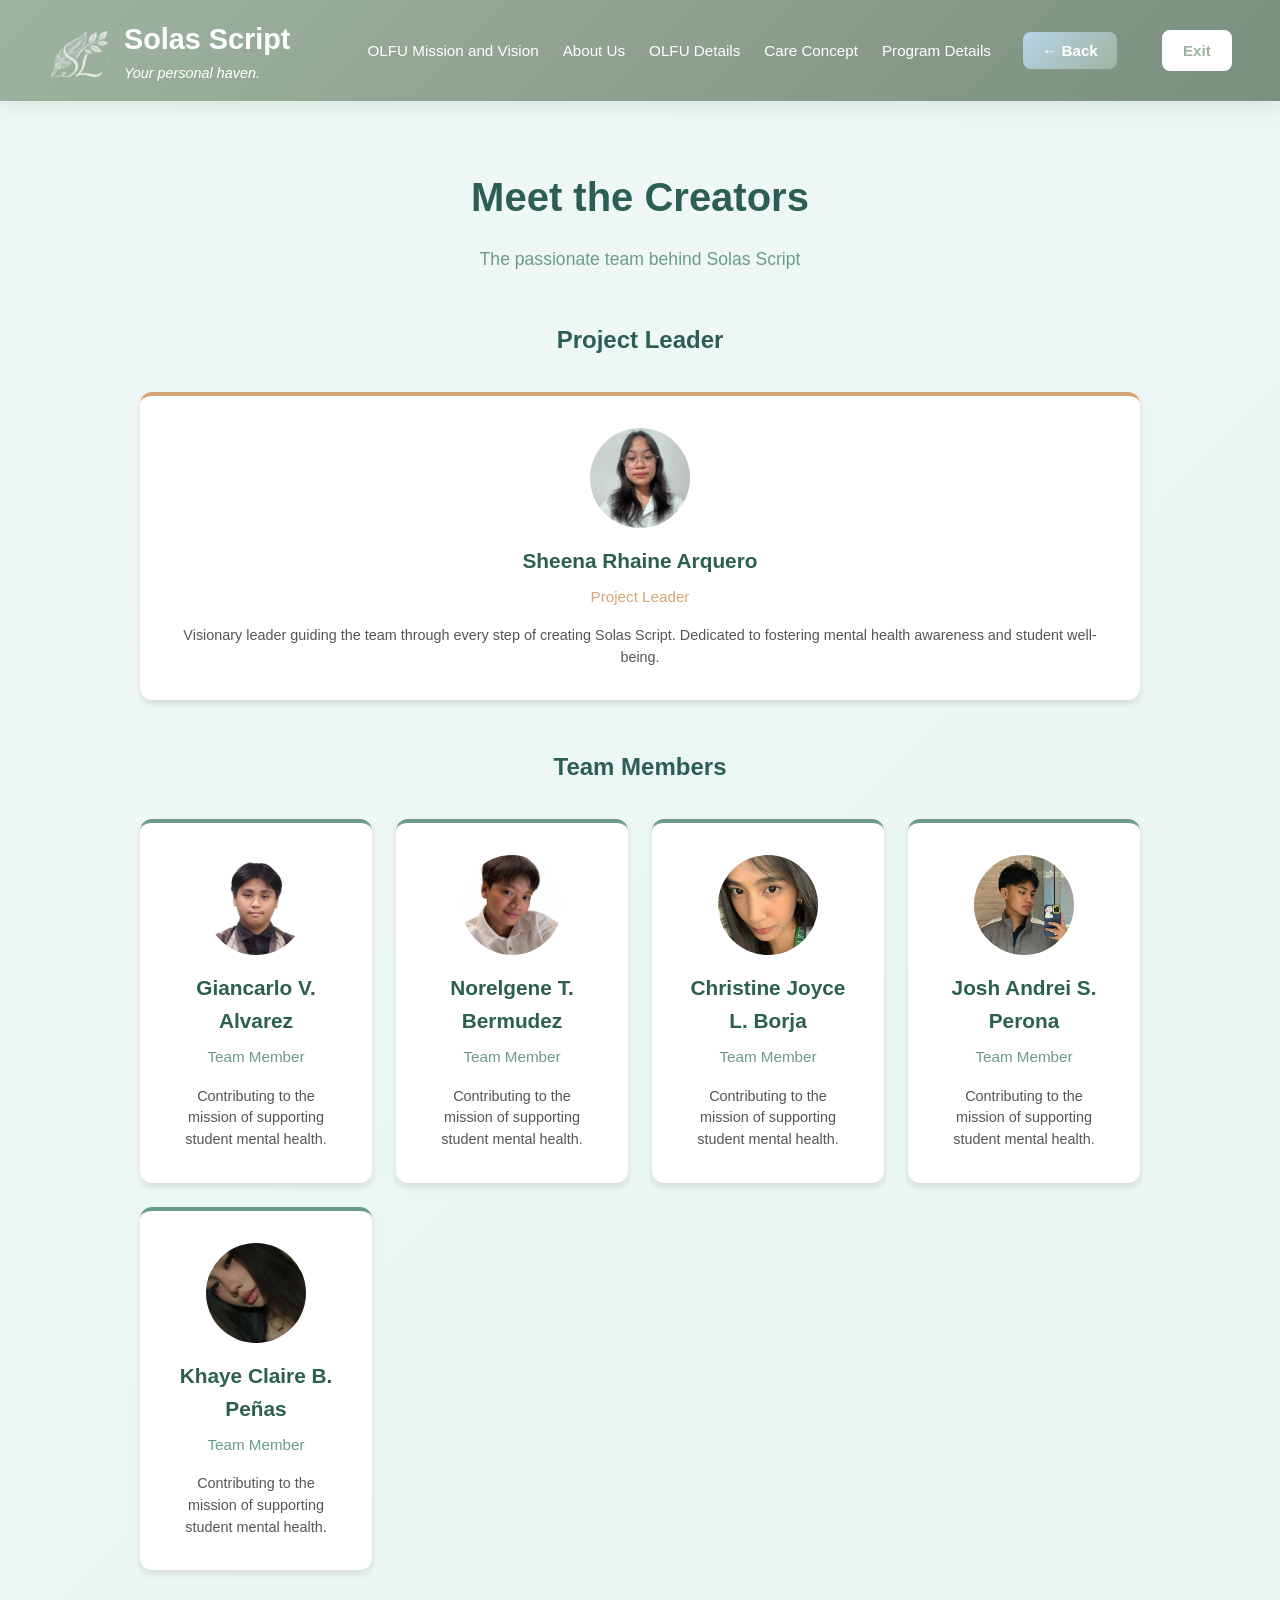
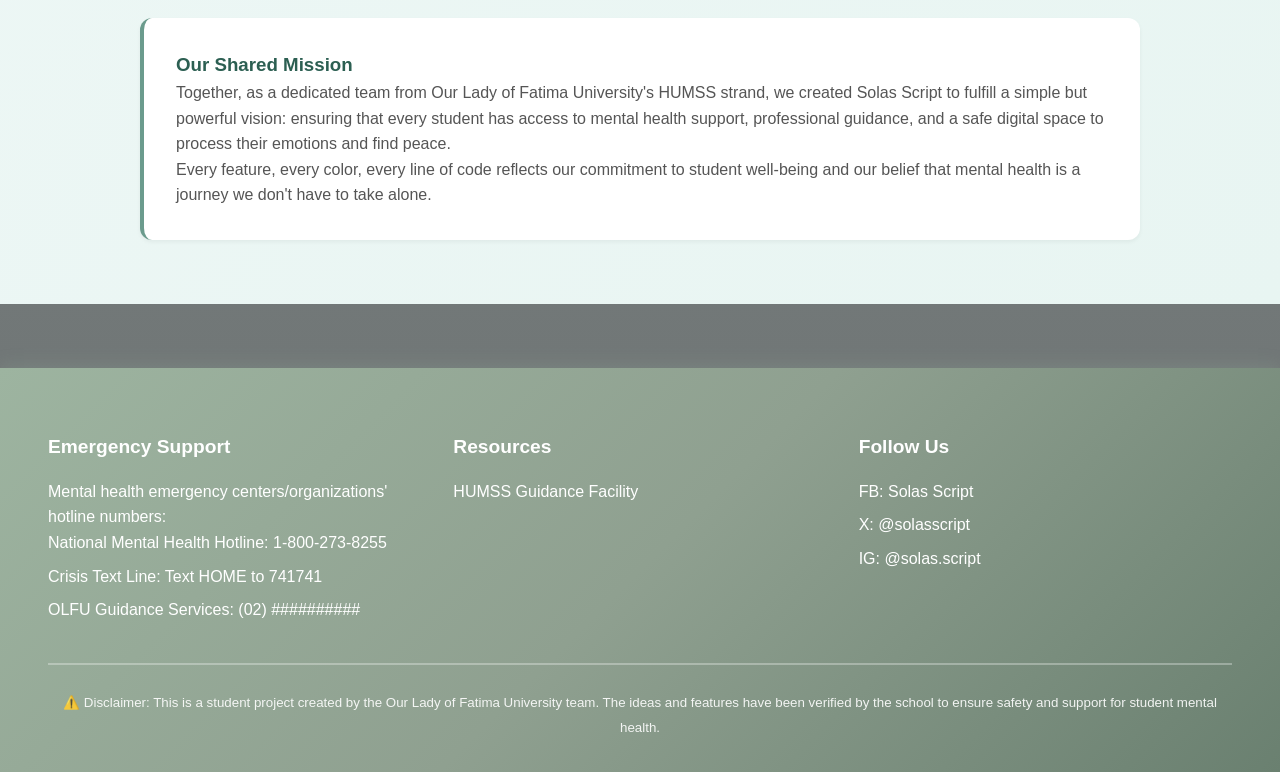
==== commit cd85ab67: "Update creators.html" ====
--- a/creators.html
+++ b/creators.html
@@ -189,8 +189,8 @@
                 <h2 class="members-title">Team Members</h2>
                 <div class="members-grid">
                     <div class="creator-card">
-                      <img src="mem1.jpg" alt="Gian Carlo Vargas Alvarez" class="creator-avatar" style="border-radius: 50%; object-fit: cover;">
-                        <h3 class="creator-name">GianCarlo Vargas Alvarez</h3>
+                      <img src="mem1.jpg" alt="Giancarlo V. Alvarez" class="creator-avatar" style="border-radius: 50%; object-fit: cover;">
+                        <h3 class="creator-name">Giancarlo V. Alvarez</h3>
                         <p class="creator-role">Team Member</p>
                         <p class="creator-description">Contributing to the mission of supporting student mental health.</p>
                     </div>
